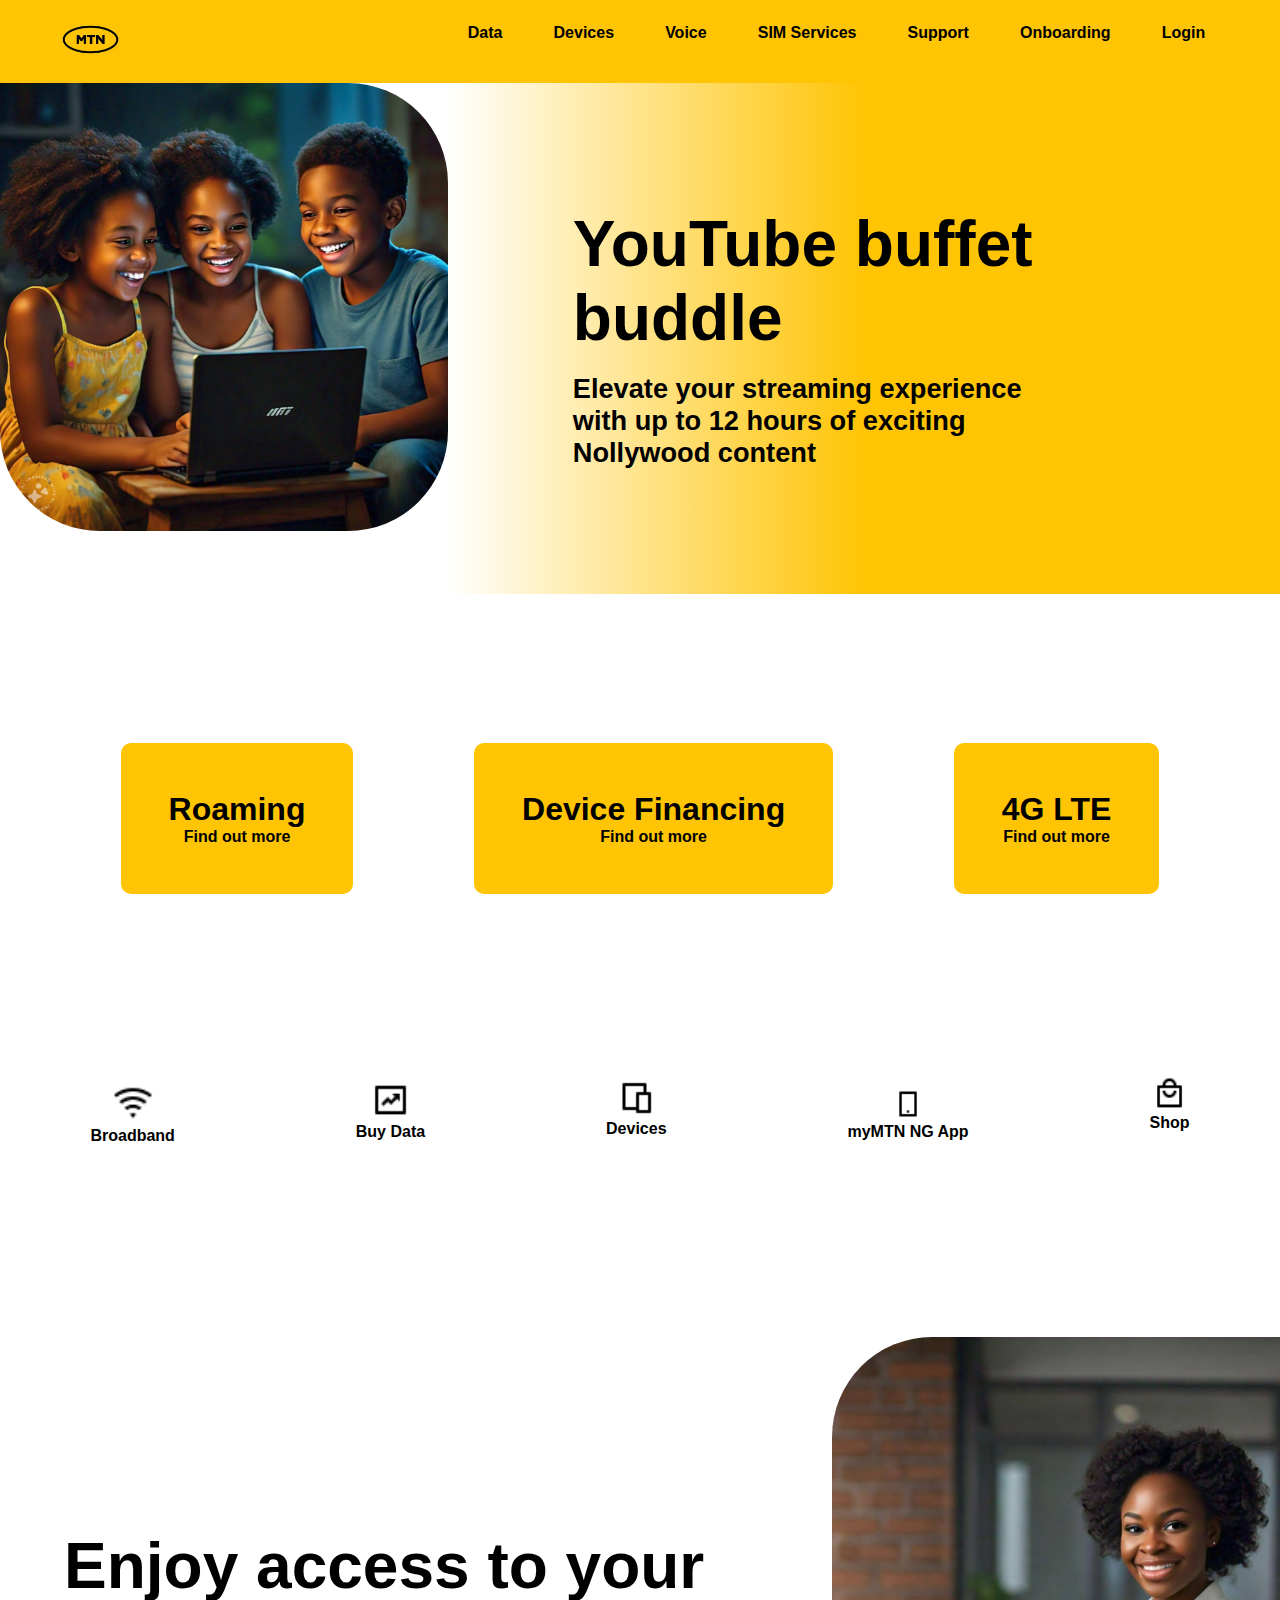
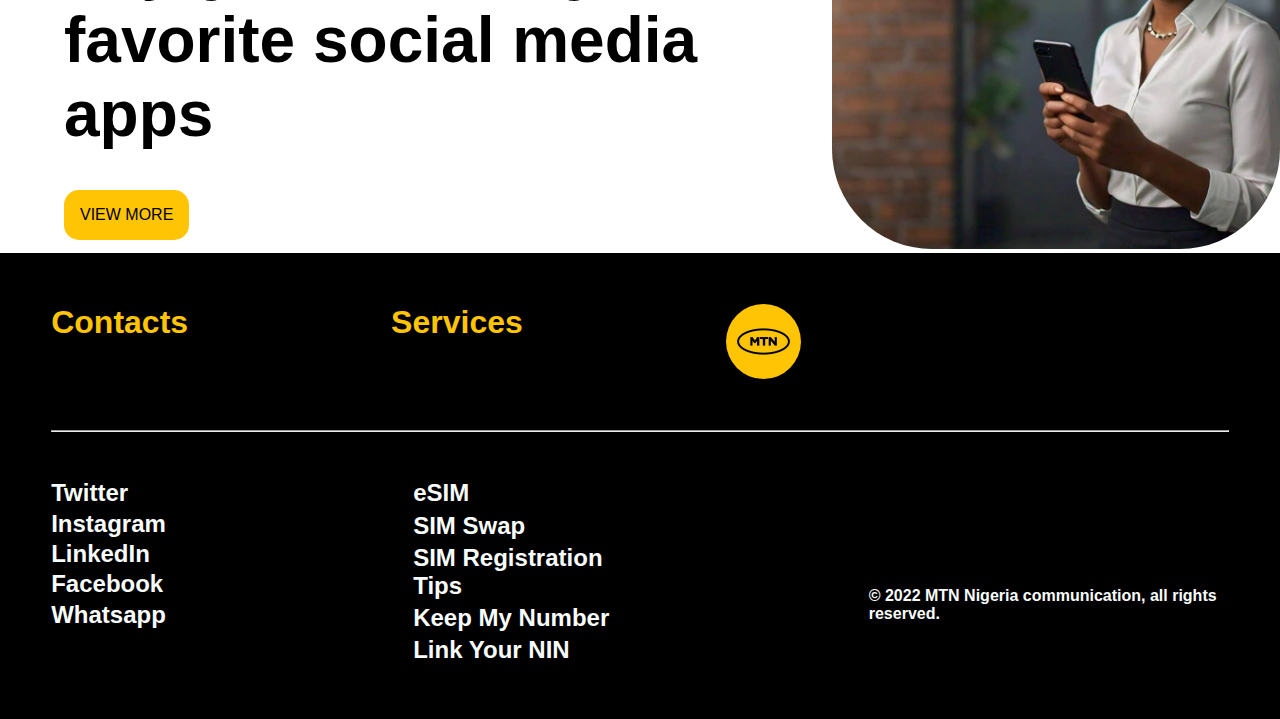
==== Html Pages/index.html @ a3dab306 "done" ====
<!DOCTYPE html>
<html lang="en">
<head>
  <meta charset="UTF-8">
  <meta name="viewport" content="width=device-width, initial-scale=1.0">
  <link rel="stylesheet" href="/Styles/syles.css">
  <title>MTN-Nigeria</title>
</head>
<body>
  <header>
    <div class="irene">
      <article class="logo">
        <a href="/Html Pages/index.html">
          <img src="/Images/mtn-logo.jpg" alt="">
        </a>
      </article>

      <nav>
        <a href="#">Data</a>
        <a href="#">Devices</a>
        <a href="#">Voice</a>
        <a href="#">SIM Services</a>
        <a href="#">Support</a>
        <a href="/Html Pages/onboarding.html">Onboarding</a>
        <a href="/Html Pages/login.html">Login</a>
      </nav>

      <div>
        <img class="open" src="/Images/menu-line.png" alt="">
        <img class="close" src="/Images/close-fill.png" alt="">
      </div>
    </div>

    <div class="nav2">
      <a href="#">Data</a>
      <a href="#">Devices</a>
      <a href="#">Voice</a>
      <a href="#">SIM Services</a>
      <a href="#">Support</a>
      <hr>
      <a href="/Html Pages/onboarding.html">Onboarding</a>
      <a href="/Html Pages/login.html">Login</a>
    </div>

    <!-- <article class="search-box">
      <input type="search" name="search" id="search">
      <img src="/Images/search-line.png" alt="">
    </article> -->
  </header>

  <section>
    <article class="first-sect">
      <div class="left">
        <img src="/Images/firstpicture.jpg" alt="">
      </div>

      <div class="right">
        <div>
          <h1>YouTube buffet buddle</h1>
          <p>Elevate your streaming experience with up to 12 hours of exciting Nollywood content</p>
        </div>
      </div>
    </article>

    <article class="cards-container">
      <a class="cards" href="#">
        <h3>Roaming</h3>
        <p>Find out more</p>
      </a>

      <a class="cards" href="#">
        <h3>Device Financing</h3>
        <p>Find out more</p>
      </a>

      <a class="cards" href="#">
        <h3>4G LTE</h3>
        <p>Find out more</p>
      </a>
    </article>

    <article class="device">
      <div class="devices">
        <img src="/Images/wifi-line.png" alt="">
        <p>Broadband</p>
      </div>

      <div class="devices">
        <img src="/Images/funds-box-line.png" alt="">
        <p>Buy Data</p>
      </div>

      <div class="devices">
        <img src="/Images/device-line.png" alt="">
        <p>Devices</p>
      </div>

      <div class="devices">
        <img src="/Images/smartphone-line.png" alt="">
        <p>myMTN NG App</p>
      </div>

      <div class="devices">
        <img src="/Images/shopping-bag-4-line.png" alt="">
        <p>Shop</p>
      </div>
    </article>

    <div class="third-sect">
      <div class="access">
        <h1>Enjoy access to your favorite social media apps</h1>
        <button type="button">VIEW MORE</button>
      </div>
  
      <div class="picture">
        <img src="/Images/first pic.jpg" alt="">
      </div>
    </div>
  </section>

  <footer>
    <div class="parent">
      <div class="top">
        <h3>Contacts</h3>
        <h3>Services</h3>
        <a href="/Html Pages/index.html"><img src="/Images/mtn-logo.jpg" alt=""></a>
      </div>
  
      <hr>
  
      <div class="bottom">
        <div class="list">
          <p>Twitter</p>
          <p>Instagram</p>
          <p>LinkedIn</p>
          <p>Facebook</p>
          <p>Whatsapp</p>
        </div>
  
        <div class="list">
          <p>eSIM</p>
          <p>SIM Swap</p>
          <p>SIM Registration Tips</p>
          <p>Keep My Number</p>
          <p>Link Your NIN</p>
        </div>

        <div class="right">
          <p>© 2022 MTN Nigeria communication, all rights reserved.</p>
        </div>
      </div>

      <div class="right2">
        <p>© 2022 MTN Nigeria communication, all rights reserved.</p>
      </div>
    </div>
  </footer>

  <script src="/nav.js"></script>
</body>
</html>
---- Styles/syles.css ----
* {
  padding: 0;
  margin: 0;
  box-sizing: border-box;
}

header {
  position: sticky;
  top: 0;
  z-index: 2;
}

header .irene {
  display: flex;
  /* grid-template-columns: auto auto auto; */
  width: 100%;
  background-color: #FFC404;
  padding: 0 4%;
}

header > .irene > .logo {
  width: 50%;
}

header > .irene > .logo img {
  width: 20%;
}

header > .irene > nav {
  width: 100%;
  text-align: right;
  padding: 2% 0;
}

header > .irene > nav a {
  color: black;
  text-align: right;
  text-decoration: none;
  padding: 0 3%;
  font-size: 1rem;
  font-family: 'Segoe UI', sans-serif;
  font-weight: 600;
}

header > .irene > div > .open {
  display: none;
  cursor: pointer;
}

header > .irene > div > .close {
  display: none;
  cursor: pointer;
}

header > .nav2 {
  display:  none;
}

header > .search-box {
  width: 60%;
  text-align: right;
  padding: 2% 0;
}

header > .search-box input {
  background: transparent;
  border: 2px solid black;
  text-align: right;
}

section > .first-sect {
  width: 100%;
  display: flex;
}

section > .first-sect .left {
  width: 35%;
  /* background-color: #FFC404; */
} 

section > .first-sect .left img {
  width: 100%;
  border-bottom-right-radius: 100px;
  border-top-right-radius: 100px;
  border-bottom-left-radius: 100px;
}

section > .first-sect .right {
  width: 65%;
  background: linear-gradient(to right, white, #FFC404 50%);
}

section > .first-sect .right div {
  margin: 15% auto;
  width: 70%;
}

section > .first-sect .right h1 {
  font-size: 4rem;
  font-family: 'Segoe UI', sans-serif;
  font-weight: 600;
  padding-bottom: 3%;
}

section > .first-sect .right p {
  font-size: 1.7rem;
  font-family: 'Segoe UI', sans-serif;
  font-weight: 600;
  max-width: 80%;
}

section > .cards-container {
  display: grid;
  grid-template-columns: auto auto auto;
  align-content: center;
  justify-content: space-evenly;
  width: 100%;
  height: 50vh;
}

section > .cards-container .cards {
  border-radius: 10px;
  padding: 3rem;
  width: 100%;
  text-decoration: none;
  text-align: center;
  background: #FFC404;
}


section > .cards-container .cards:hover {
    width: 100%;
}

section > .cards-container .cards:hover{
    top: -5px;
    box-shadow: 0px 30px 50px 0px rgba(5, 5, 6, 0.15);
    min-width: 100%;
    position: relative;
    overflow: hidden;
    transition: 0.3s ease-in-out;
    cursor:pointer;
    text-align: center;
}


section > .cards-container .cards h3 {
  font-size: 2rem;
  font-family: 'Segoe UI', sans-serif;
  font-weight: 700;
  color: black;
}

section > .cards-container .cards p {
  font-size: 1rem;
  font-family: 'Segoe UI', sans-serif;
  font-weight: 600;
  color: black;
}

section > .device {
  display: grid;
  grid-template-columns: auto auto auto auto auto;
  text-align: center;
  width: 100%;
}

section > .device > .devices {
  width: 100%;
  margin-top: 15%;
}

section > .device > .devices img {
  width: 15%;
  text-align: center;
}

section > .device > .devices:nth-child(4) img {
  width: 10%;
}


section > .device > .devices p {
  font-size: 1rem;
  font-family: 'Segoe UI', sans-serif;
  font-weight: 600;
}

section > .third-sect {
  display:  flex;
  justify-content: center;
  align-content: center;
  margin-top: 15%;
}

section >.third-sect .picture {
  width: 35%;
}

section > .third-sect .picture img {
  width: 100%;
  border-top-left-radius: 100px;
  border-bottom-left-radius: 100px;
  border-bottom-right-radius: 100px;
}

section .third-sect > .access {
  width: 65%;
  padding-top: 15%;
  padding-left: 5%;
}

section .third-sect > .access h1 {
  font-size: 4rem;
  font-family: 'Segoe UI', sans-serif;
  font-weight: 600;
}

section > .third-sect > .access button {
  font-family: 'Segoe UI', sans-serif;
  font-size: 1rem;
  font-weight: 500;
  background-color: #FFC404;
  border: none;
  border-radius: 15px;
  padding: 1rem;
  margin-top: 5%;
}

section > .third-sect > .access button:hover {
  background-color: antiquewhite;
  transition: 0.3s ease-in-out;
  cursor:pointer;
}

footer {
  background: black;
  padding: 4% 4%;
}

footer > hr {
  color: #FFC404;
}

footer > .parent {
  color: #F8FCFB;
}

footer > .parent > .top {
  display: grid;
  grid-template-columns: auto auto auto;
  width: 100%;
  padding-bottom: 4%;
}

footer > .parent > .top img {
  width: 15%;
  border-radius: 100px;
}

footer > .parent > .bottom {
  display: flex;
  gap: 21%;
  width: 100%;
  padding-top: 4%;
}

footer > .parent h3 {
  font-size: 2rem;
  font-family: 'Segoe UI', sans-serif;
  font-weight: 700;
  color: #FFC404;
}

footer > .parent h3:hover {
  color: white;
  transition: 5ms ease-in-out;
}

footer > .parent > .bottom p {
  font-size: 1.5rem;
  font-family: 'Segoe UI', sans-serif;
  font-weight: 700;
  padding-bottom: 2%;
}

footer > .parent > .bottom p:hover {
  color: #FFC404;
  transition: 5ms ease-in-out;
}

footer > .parent > .bottom .right p {
  font-size: 1rem;
  font-family: 'Segoe UI', sans-serif;
  font-weight: 700;
  padding-top: 30%;
}

footer > .parent > .right2 {
  display: none;
}

@media screen and (max-width: 480px) and (min-width: 320px) {
  header > .irene {
    display: flex;
    justify-content: space-between;
    /* grid-template-columns: auto auto auto; */
    width: 100%;
    background-color: #FFC404;
    padding: 0 4%;
  }
  
  header > .irene > .logo {
    width: 50%;
  }
  
  header > .irene > .logo img {
    width: 25%;
  }

  header > .irene > nav {
    width: 100%;
    text-align: right;
    padding: 2% 0;
    display: none;
  }

  header > .irene > nav a {
    color: black;
    text-align: right;
    text-decoration: none;
    padding: 0 3%;
    font-size: 1rem;
    font-family: 'Segoe UI', sans-serif;
    font-weight: 600;
  }

  header > .irene > div {
    text-align: center;
    width: 7%;
    align-content: center;
    justify-content: center;
  }

  header > .irene > div .open {
    width:  100%;
    display: block;
  }

  header > .irene > div .open.hide {
      display: none;
  }

  header > .irene > div .close {
      width: 150%;
  }

  header > .irene > div .close.hide {
      display: block;
  }
  
  header > .nav2.visible {
    display: flex;
    flex-direction: column;
    background: var(--Ter, #F8FCFB);
    gap: 7px;
    z-index: 5%;
    padding: 10%;
    position: fixed;
    width: 100%;
    height: 100vh;
}

  header > .nav2.visible a {
    color: black;
    font-family: 'Segoe UI', sans-serif;
    font-weight: 600;
    font-size: 1rem;
    font-style: normal;
    line-height: 140%;
    text-decoration: none;
    padding: 12px 20px;
    justify-content: center;
    align-items: center;
  }

  header > .nav2.visible a:hover {
    color: #FFC404;
  }
  
  section > .first-sect {
    width: 100%;
    display: flex;
    flex-direction: column;
    margin-bottom: 50%;
  }
  
  section > .first-sect .left {
    width: 100%;
    /* background-color: #FFC404; */
  } 
  
  section > .first-sect .left img {
    width: 100%;
    border-bottom-right-radius: 0;
    border-top-right-radius: 0;
    border-bottom-left-radius: 0;
  }
  
  section > .first-sect .right {
    width: 100%;
    background: linear-gradient(to bottom, white, #FFC404 80%);
  }
  
  section > .first-sect .right div {
    margin: 15% auto;
    width: 100%;
  }
  
  section > .first-sect .right h1 {
    font-size: 2.5rem;
    padding-bottom: 3%;
  }
  
  section > .first-sect .right p {
    font-size: 1rem;
    font-family: 'Segoe UI', sans-serif;
    font-weight: 600;
    max-width: 80%;
  }
  
  section > .cards-container {
    display: grid;
    grid-template-columns: auto;
    gap: 20px;
    align-content: center;
    width: 100%;
    height: 50vh;
    padding: 0 4%;
  }

  section > .cards-container .cards:hover{
    top: -5px;
    box-shadow: 0px 30px 50px 0px rgba(5, 5, 6, 0.15);
    min-width: 100%;
    min-height: 20vh;
    position: relative;
    overflow: hidden;
    transition: 0.3s ease-in-out;
    cursor:pointer;
  }
  
  section > .cards-container .cards h3 {
    font-size: 1.5rem;
    font-family: 'Segoe UI', sans-serif;
    font-weight: 700;
    color: black;
  }
  
  section > .cards-container .cards p {
    font-size: 1rem;
  }
  
  section > .device {
    display: grid;
    grid-template-columns: auto auto;
    text-align: center;
    width: 100%;
    margin-top: 40%;
    gap: 40px;
  }
  
  section > .device > .devices {
    width: 100%;
    margin-top: 15%;
  }
  
  section > .device > .devices img {
    width: 25%;
    text-align: center;
  }

  section > .device > .devices:nth-child(2) img {
    width: 14%;
  }

  section > .device > .devices:nth-last-child(2) img {
    width: 14%;
  }
  
  section > .device > .devices p {
    font-size: 1.3rem;
    font-family: 'Segoe UI', sans-serif;
    font-weight: 600;
  }
  
  section > .third-sect {
    display:  flex;
    flex-direction: column;
    justify-content: center;
    align-content: center;
    margin-top: 15%;
  }
  
  section >.third-sect .picture {
    width: 100%;
    margin-top: 5%;
  }
  
  section > .third-sect .picture img {
    width: 100%;
    border-top-left-radius: 0;
    border-bottom-left-radius: 0;
    border-bottom-right-radius: 0;
  }
  
  section .third-sect > .access {
    width: 100%;
    padding-top: 15%;
    padding-left: 5%;
  }
  
  section .third-sect > .access h1 {
    font-size: 2.5rem;
    font-family: 'Segoe UI', sans-serif;
    font-weight: 600;
  }
  
  section > .third-sect > .access button {
    border: none;
    border-radius: 15px;
    padding: 1rem;
    margin-top: 5%;
  }
  
  section > .third-sect > .access button:hover {
    background-color: antiquewhite;
    transition: 0.3s ease-in-out;
    cursor:pointer;
  } 

  footer {
    background: black;
    padding: 4% 4%;
  }
  
  footer > hr {
    color: #FFC404;
  }
  
  footer > .parent {
    color: #F8FCFB;
  }
  
  footer > .parent > .top {
    display: grid;
    grid-template-columns: auto auto auto;
    width: 100%;
    padding-bottom: 4%;
    gap: 7%;
    text-align: center;
    justify-content: center;
    align-content: center;
  }
  
  footer > .parent > .top img {
    width: 40%;
    border-radius: 100px;
  }
  
  footer > .parent > .bottom {
    display: flex;
    gap: 21%;
    width: 100%;
    padding-top: 4%;
  }
  
  footer > .parent h3 {
    font-size: 1.5rem;
    font-family: 'Segoe UI', sans-serif;
    font-weight: 700;
    color: #FFC404;
  }
  
  footer > .parent h3:hover {
    color: white;
    transition: 5ms ease-in-out;
  }
  
  footer > .parent > .bottom p {
    font-size: 1rem;
    font-family: 'Segoe UI', sans-serif;
    font-weight: 700;
  }
  
  footer > .parent > .bottom p:hover {
    color: #FFC404;
    transition: 5ms ease-in-out;
  }
  
  footer > .parent > .bottom .right p {
    display: none;
  }

  footer > .parent > .right2 {
    display: flex;
    padding-top: 10%;
  }

  footer > .parent > .right2 p:hover {
    color: #FFC404;
    transition: 5ms ease-in-out;
  }
}

@media screen and (max-width: 1024px) and (min-width: 768px) {
  header > .irene {
    display: flex;
    justify-content: space-between;
    /* grid-template-columns: auto auto auto; */
    width: 100%;
    background-color: #FFC404;
    padding: 0 4%;
  }
  
  header > .irene > .logo {
    width: 50%;
  }
  
  header > .irene > .logo img {
    width: 25%;
  }

  header > .irene > nav {
    width: 100%;
    text-align: right;
    padding: 2% 0;
    display: none;
  }

  header > .irene > nav a {
    color: black;
    text-align: right;
    text-decoration: none;
    padding: 0 3%;
    font-size: 1rem;
    font-family: 'Segoe UI', sans-serif;
    font-weight: 600;
  }

  header > .irene > div {
    text-align: center;
    width: 7%;
    align-content: center;
    justify-content: center;
  }

  header > .irene > div .open {
    width:  100%;
    display: block;
  }

  header > .irene > div .open.hide {
    display: none;
  }

  header > .irene > div .close {
    width: 150%;
  }

  header > .irene > div .close.hide {
   display: block;
  }
  
  header > .nav2.visible {
    display: flex;
    flex-direction: column;
    background: var(--Ter, #F8FCFB);
    gap: 15px;
    z-index: 5%;
    padding: 10%;
    position: fixed;
    width: 100%;
    height: 100vh;
  }

  header > .nav2.visible a {
    color: black;
    font-family: 'Segoe UI', sans-serif;
    font-weight: 600;
    font-size: 2rem;
    font-style: normal;
    line-height: 140%;
    text-decoration: none;
    padding: 12px 20px;
    justify-content: center;
    align-items: center;
  }

  header > .nav2.visible a:hover {
    color: #FFC404;
  }

  header > .nav2 {
    display: none;
  }
  
  header > .search-box {
    width: 60%;
    text-align: right;
    padding: 2% 0;
  }
  
  header > .search-box input {
    background: transparent;
    border: 2px solid black;
    text-align: right;
  }
  
  section > .first-sect {
    width: 100%;
    display: flex;
    flex-direction: column;
    margin-bottom: 50%;
  }
  
  section > .first-sect .left {
    width: 100%;
    /* background-color: #FFC404; */
  } 
  
  section > .first-sect .left img {
    width: 100%;
    border-bottom-right-radius: 0;
    border-top-right-radius: 0;
    border-bottom-left-radius: 0;
  }
  
  section > .first-sect .right {
    width: 100%;
    padding: 3rem 0;
    background: linear-gradient(to bottom, white, #FFC404 80%);
    text-align: center;
  }
  
  section > .first-sect .right div {
    margin: 15% auto;
    width: 100%;
  }
  
  section > .first-sect .right h1 {
    font-size: 3.5rem;
    padding-bottom: 3%;
  }
  
  section > .first-sect .right p {
    font-size: 2.5rem;
    font-family: 'Segoe UI', sans-serif;
    font-weight: 600;
    max-width: 100%;
    padding: 0 2%;
  }
  
  section > .cards-container {
    display: grid;
    grid-template-columns: auto;
    gap: 50px;
    align-content: center;
    width: 100%;
    height: 55vh;
    padding: 0 4%;
  }

  section > .cards-container .cards:hover{
    top: -5px;
    box-shadow: 0px 30px 50px 0px rgba(5, 5, 6, 0.15);
    min-width: 100%;
    min-height: 33vh;
    position: relative;
    overflow: hidden;
    transition: 0.3s ease-in-out;
    cursor:pointer;
  }

  section > .cards-container .cards {
    padding: 7rem;
  }
  
  section > .cards-container .cards h3 {
    font-size: 3.4rem;
    font-family: 'Segoe UI', sans-serif;
    font-weight: 700;
    color: black;
  }
  
  section > .cards-container .cards p {
    font-size: 2rem;
  }
  
  section > .device {
    display: grid;
    grid-template-columns: auto auto;
    gap: 60px;
    text-align: center;
    width: 100%;
    margin-top: 50%;
  }
  
  section > .device > .devices {
    width: 100%;
    margin-top: 0%;
  }

  section > .device > .devices:nth-child(2) img {
    width: 21%;
  }

  section > .device > .devices:nth-last-child(2) img {
    width: 19%;
  }
  
  section > .device > .devices img {
    width: 25%;
    text-align: center;
  }
  
  section > .device > .devices p {
    font-size: 2.5rem;
    font-family: 'Segoe UI', sans-serif;
    font-weight: 600;
  }
  
  section > .third-sect {
    display:  flex;
    flex-direction: column;
    justify-content: center;
    align-content: center;
    margin-top: 15%;
  }
  
  section >.third-sect .picture {
    width: 100%;
    margin-top: 5%;
  }
  
  section > .third-sect .picture img {
    width: 100%;
    border-top-left-radius: 0;
    border-bottom-left-radius: 0;
    border-bottom-right-radius: 0;
  }
  
  section .third-sect > .access {
    width: 100%;
    padding-top: 15%;
    padding-left: 5%;
  }
  
  section .third-sect > .access h1 {
    font-size: 3.5rem;
    font-family: 'Segoe UI', sans-serif;
    font-weight: 600;
    padding-right: 2%;
  }
  
  section > .third-sect > .access button {
    border: none;
    border-radius: 15px;
    padding: 1.5rem;
    margin-top: 5%;
  }
  
  section > .third-sect > .access button:hover {
    background-color: antiquewhite;
    transition: 0.3s ease-in-out;
    cursor:pointer;
  } 

  footer {
    background: black;
    padding: 4% 4%;
  }
  
  footer > hr {
    color: #FFC404;
  }
  
  footer > .parent {
    color: #F8FCFB;
  }
  
  footer > .parent > .top {
    display: grid;
    grid-template-columns: auto auto auto;
    width: 100%;
    padding-bottom: 4%;
    gap: 5%;
    /* text-align: center; */
    /* justify-content: center; */
    /* align-content: center; */
  }
  
  footer > .parent > .top img {
    width: 10%;
    border-radius: 100px;
  }
  
  footer > .parent > .bottom {
    display: flex;
    gap: 21%;
    width: 100%;
    padding-top: 4%;
  }
  
  footer > .parent h3 {
    font-size: 1.5rem;
    font-family: 'Segoe UI', sans-serif;
    font-weight: 700;
    color: #FFC404;
  }
  
  footer > .parent h3:hover {
    color: white;
    transition: 5ms ease-in-out;
  }
  
  footer > .parent > .bottom p {
    font-size: 1rem;
    font-family: 'Segoe UI', sans-serif;
    font-weight: 700;
    padding-bottom: 3%;
  }
  
  footer > .parent > .bottom p:hover {
    color: #FFC404;
    transition: 5ms ease-in-out;
  }
  
  footer > .parent > .bottom .right p {
    display: none;
  }

  footer > .parent > .right2 {
    display: flex;
    padding-top: 10%;
  }

  footer > .parent > .right2 p:hover {
    color: #FFC404;
    transition: 5ms ease-in-out;
  }
}
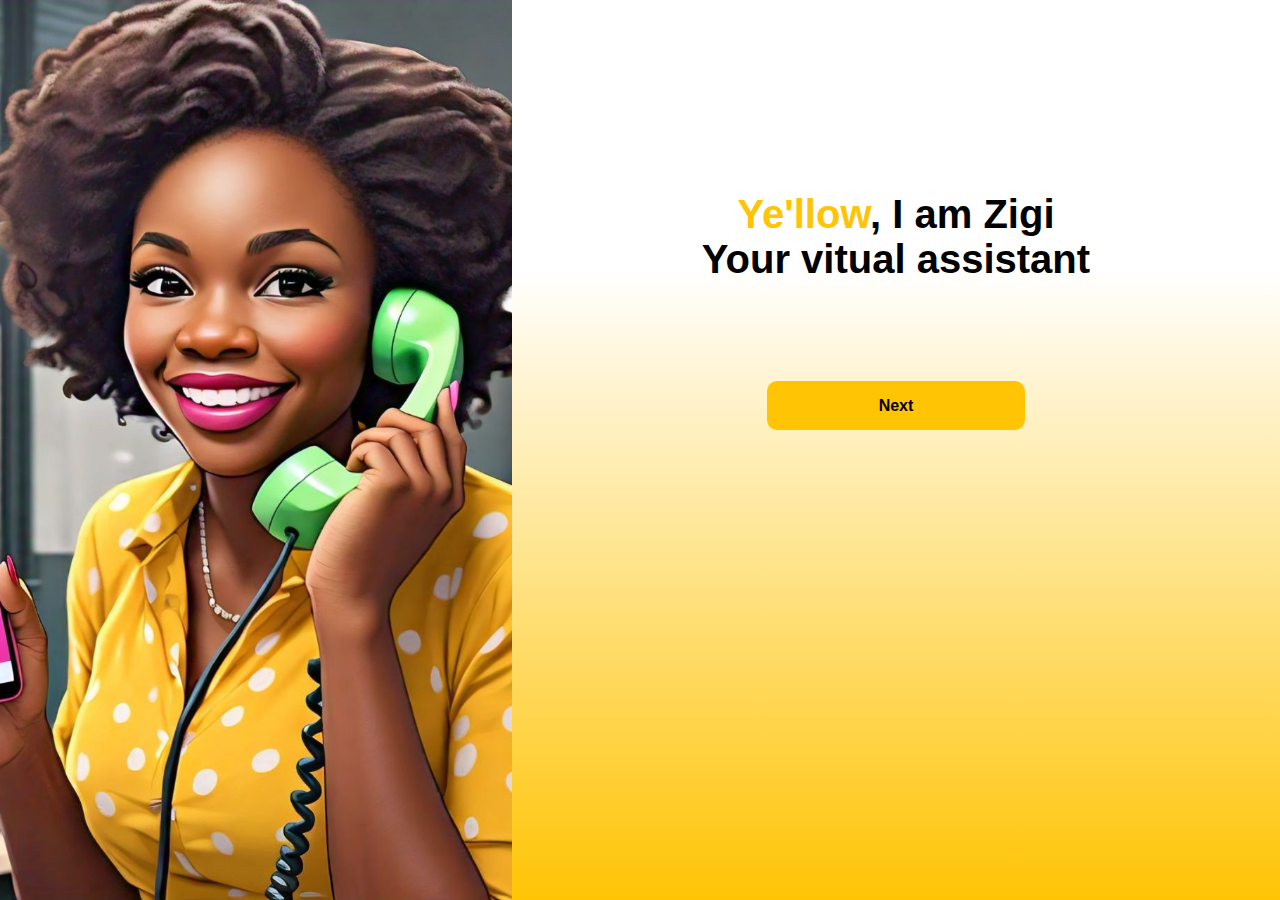
==== commit d72df522: "done" ====
--- a/Html Pages/index.html
+++ b/Html Pages/index.html
@@ -3,159 +3,24 @@
 <head>
   <meta charset="UTF-8">
   <meta name="viewport" content="width=device-width, initial-scale=1.0">
-  <link rel="stylesheet" href="/Styles/syles.css">
-  <title>MTN-Nigeria</title>
+  <link rel="stylesheet" href="/Styles/styles.css">
+  <title>Welcome page</title>
 </head>
 <body>
-  <header>
-    <div class="irene">
-      <article class="logo">
-        <a href="/Html Pages/index.html">
-          <img src="/Images/mtn-logo.jpg" alt="">
-        </a>
-      </article>
-
-      <nav>
-        <a href="#">Data</a>
-        <a href="#">Devices</a>
-        <a href="#">Voice</a>
-        <a href="#">SIM Services</a>
-        <a href="#">Support</a>
-        <a href="/Html Pages/onboarding.html">Onboarding</a>
-        <a href="/Html Pages/login.html">Login</a>
-      </nav>
-
-      <div>
-        <img class="open" src="/Images/menu-line.png" alt="">
-        <img class="close" src="/Images/close-fill.png" alt="">
-      </div>
+  <section>
+    <div class="left">
+      <!-- <img src="/Images/onboard2.jpg" alt=""> -->
     </div>
 
-    <div class="nav2">
-      <a href="#">Data</a>
-      <a href="#">Devices</a>
-      <a href="#">Voice</a>
-      <a href="#">SIM Services</a>
-      <a href="#">Support</a>
-      <hr>
-      <a href="/Html Pages/onboarding.html">Onboarding</a>
-      <a href="/Html Pages/login.html">Login</a>
-    </div>
+    <article class="right">
+      <div>
+        <h2><span>Ye'llow</span>, I am Zigi <br> Your vitual assistant</h2>
 
-    <!-- <article class="search-box">
-      <input type="search" name="search" id="search">
-      <img src="/Images/search-line.png" alt="">
-    </article> -->
-  </header>
-
-  <section>
-    <article class="first-sect">
-      <div class="left">
-        <img src="/Images/firstpicture.jpg" alt="">
-      </div>
-
-      <div class="right">
-        <div>
-          <h1>YouTube buffet buddle</h1>
-          <p>Elevate your streaming experience with up to 12 hours of exciting Nollywood content</p>
-        </div>
+        <article>
+          <a href="/Html Pages/onboarding2.html">Next</a>
+        </article>
       </div>
     </article>
-
-    <article class="cards-container">
-      <a class="cards" href="#">
-        <h3>Roaming</h3>
-        <p>Find out more</p>
-      </a>
-
-      <a class="cards" href="#">
-        <h3>Device Financing</h3>
-        <p>Find out more</p>
-      </a>
-
-      <a class="cards" href="#">
-        <h3>4G LTE</h3>
-        <p>Find out more</p>
-      </a>
-    </article>
-
-    <article class="device">
-      <div class="devices">
-        <img src="/Images/wifi-line.png" alt="">
-        <p>Broadband</p>
-      </div>
-
-      <div class="devices">
-        <img src="/Images/funds-box-line.png" alt="">
-        <p>Buy Data</p>
-      </div>
-
-      <div class="devices">
-        <img src="/Images/device-line.png" alt="">
-        <p>Devices</p>
-      </div>
-
-      <div class="devices">
-        <img src="/Images/smartphone-line.png" alt="">
-        <p>myMTN NG App</p>
-      </div>
-
-      <div class="devices">
-        <img src="/Images/shopping-bag-4-line.png" alt="">
-        <p>Shop</p>
-      </div>
-    </article>
-
-    <div class="third-sect">
-      <div class="access">
-        <h1>Enjoy access to your favorite social media apps</h1>
-        <button type="button">VIEW MORE</button>
-      </div>
-  
-      <div class="picture">
-        <img src="/Images/first pic.jpg" alt="">
-      </div>
-    </div>
   </section>
-
-  <footer>
-    <div class="parent">
-      <div class="top">
-        <h3>Contacts</h3>
-        <h3>Services</h3>
-        <a href="/Html Pages/index.html"><img src="/Images/mtn-logo.jpg" alt=""></a>
-      </div>
-  
-      <hr>
-  
-      <div class="bottom">
-        <div class="list">
-          <p>Twitter</p>
-          <p>Instagram</p>
-          <p>LinkedIn</p>
-          <p>Facebook</p>
-          <p>Whatsapp</p>
-        </div>
-  
-        <div class="list">
-          <p>eSIM</p>
-          <p>SIM Swap</p>
-          <p>SIM Registration Tips</p>
-          <p>Keep My Number</p>
-          <p>Link Your NIN</p>
-        </div>
-
-        <div class="right">
-          <p>© 2022 MTN Nigeria communication, all rights reserved.</p>
-        </div>
-      </div>
-
-      <div class="right2">
-        <p>© 2022 MTN Nigeria communication, all rights reserved.</p>
-      </div>
-    </div>
-  </footer>
-
-  <script src="/nav.js"></script>
 </body>
 </html>--- a/Styles/styles.css
+++ b/Styles/styles.css
@@ -0,0 +1,168 @@
+* {
+  padding: 0;
+  margin:  0;
+  box-sizing: border-box;
+}
+
+section {
+  display: flex;
+  width: 100%;
+  height: 100vh;
+}
+
+section > .left {
+  width: 40%;
+  background-image: url(/Images/onboard2.jpg);
+  background-position: center;
+  background-repeat: no-repeat;
+  background-size: cover;
+}
+
+section > .right {
+  width: 60%;
+  text-align: center;
+  background: linear-gradient(white 30%,#FFC404);
+}
+
+section > .right div {
+  margin: 25% auto;
+}
+
+section > .right h2 {
+  font-size: 2.5rem;
+  font-family: 'Segoe UI', sans-serif;
+  font-weight: 600;
+  padding: 0 2% 10% 2%;
+  line-height: normal;
+}
+
+section > .right h2 span {
+  color: #FFC404;
+}
+
+section .right a {
+  background-color: #FFC404;
+  border: none;
+  border-radius: 10px;
+  width: 50%;
+  padding: 1rem 0;
+  font-family: 'Segoe UI', sans-serif;
+  font-size: 1rem;
+  font-weight: 500;
+}
+
+section .right > div > article {
+  width: 100%;
+  margin-top: 5%;
+}
+
+section .right > div > article a {
+  width: 100%;
+  padding: 1rem 7rem;
+  font-family: 'Segoe UI', sans-serif;
+  font-size: 1rem;
+  font-weight: 600;
+  text-decoration: none;
+  color: black;
+  background-color: #FFC404;
+  border: none;
+  border-radius: 10px;
+  margin-top: 5%;
+}
+
+section > .right > div article a:hover {
+  background: black;
+  border: 2px solid #FFC404;
+  transition: all 300ms ease-in-out;
+  color: #FFC404;
+}
+
+@media screen and (max-width: 480px) and (min-width: 320px) {
+  section {
+    display: flex;
+    flex-direction: column;
+    width: 100%;
+  }
+  
+  section > .left {
+    width: 100%;
+    display: none;
+  }
+  
+  section > .left img{
+    display: none;
+  }
+  
+  section > .right {
+    width: 100%;
+    height: 100vh;
+    text-align: center;
+    background: linear-gradient(white 50%,#FFC404);
+  }
+  
+  section > .right div {
+    margin: 40% 5%;
+  }
+  
+  section > .right h2 {
+    font-size: 2rem;
+  }
+  
+  section .right > div > article {
+    width: 100%;
+    margin-top: 5%;
+    text-align: center;
+  }
+  
+  section .right > div > article a {
+    width: 100%;
+    padding: 1rem 6rem;
+    display: flex;
+    text-align: center;
+    justify-content: center;
+    align-content: center;
+  }
+}
+
+@media screen and (max-width: 1024px) and (min-width: 768px) {
+  section {
+    display: flex;
+    flex-direction: column;
+    width: 100%;
+  }
+  
+  section > .left {
+    width: 100%;
+  }
+  
+  section > .left img{
+    display: none;
+  }
+  
+  section > .right {
+    width: 100%;
+    height: 100vh;
+    text-align: center;
+    background: linear-gradient(white 50%,#FFC404);
+  }
+  
+  section > .right div {
+    margin: 40% auto;
+  }
+  
+  section > .right h2 {
+    font-size: 3.5rem;
+  }
+  
+  section .right > div > article {
+    width: 100%;
+    margin-top: 5%;
+  }
+  
+  section .right > div > article a {
+    width: 100%;
+    padding: 1rem 10rem;
+    font-size: 2rem;
+    font-weight: 600;
+  }
+}